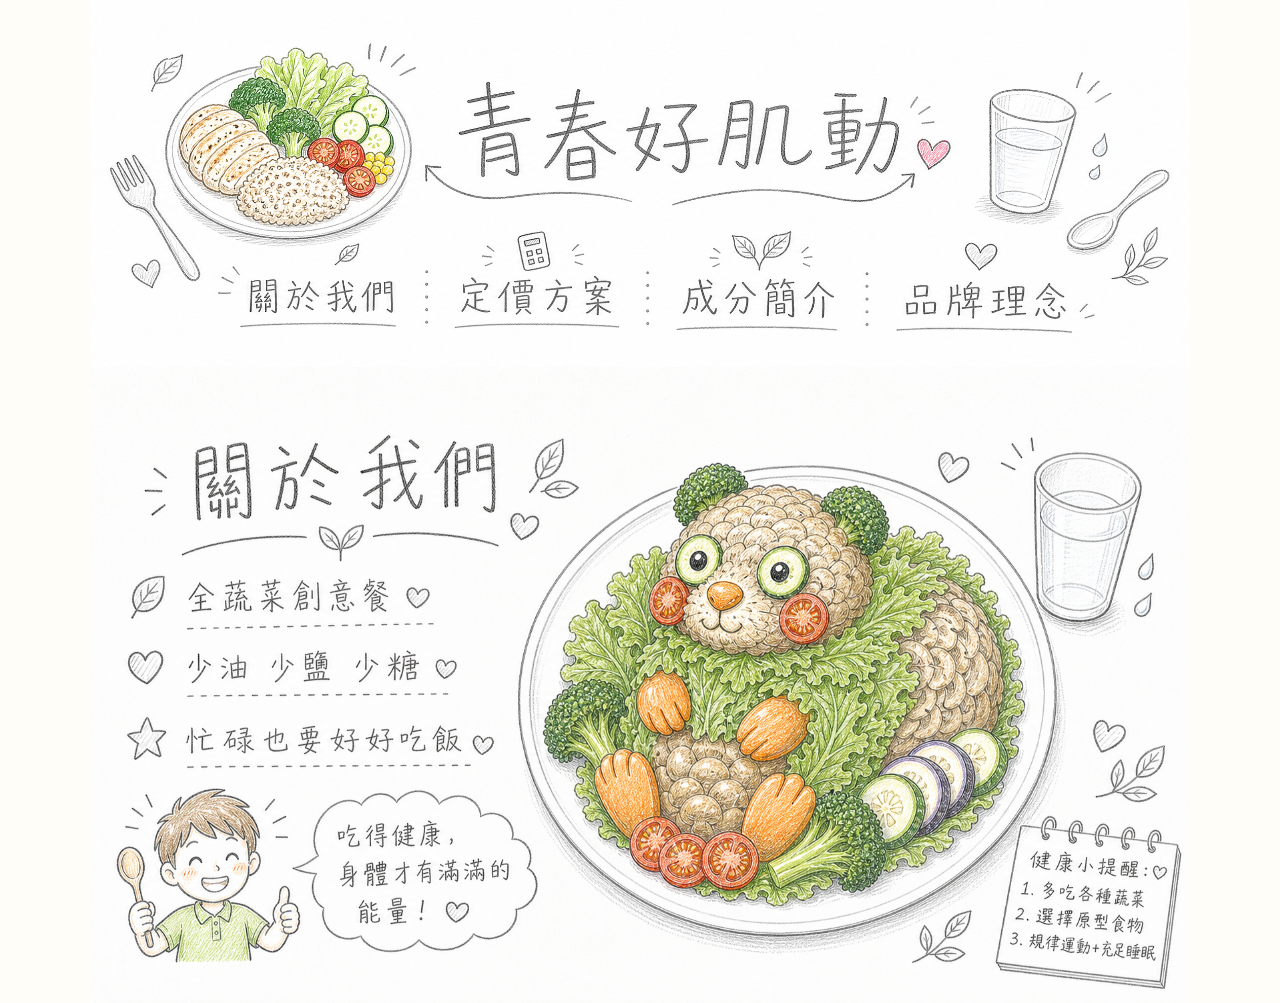
==== 青春好肌動/index.html @ 5e259e3d "動物造型第一版本" ====
<!doctype html>
<html lang="zh-Hant">
<head>
  <meta charset="utf-8">
  <meta name="viewport" content="width=device-width, initial-scale=1">
  <title>青春好肌動 | 健康餐</title>
  <meta name="description" content="青春好肌動健康餐，均衡營養、少油少鹽少糖，陪你把健康變日常。">
  <link rel="stylesheet" href="css/style.css">
</head>
<body>
  <main class="container">
    <header class="title">
      <div class="title-frame">
        <button class="nav-hit nav-about" type="button" data-target="about" aria-label="關於我們"></button>
        <button class="nav-hit nav-pricing" type="button" data-target="pricing" aria-label="定價方案"></button>
        <button class="nav-hit nav-ingredients" type="button" data-target="ingredients" aria-label="成分簡介"></button>
        <button class="nav-hit nav-philosophy" type="button" data-target="philosophy" aria-label="品牌理念"></button>
        <picture>
          <source media="(max-width: 720px)" srcset="img/mobile-title.png">
          <img src="img/title.png" alt="青春好肌動導覽">
        </picture>
      </div>
    </header>

    <section class="panel active" id="about">
      <picture>
        <source media="(max-width: 720px)" srcset="img/mobile-about.png">
        <img src="img/about.png" alt="青春好肌動關於我們">
      </picture>
    </section>

    <section class="panel" id="pricing">
      <picture>
        <source media="(max-width: 720px)" srcset="img/mobile-pricing.png">
        <img src="img/pricing.png" alt="青春好肌動定價方案">
      </picture>
    </section>

    <section class="panel" id="ingredients">
      <picture>
        <source media="(max-width: 720px)" srcset="img/mobile-ingredients.png">
        <img src="img/ingredients.png" alt="青春好肌動成分簡介">
      </picture>
    </section>

    <section class="panel" id="philosophy">
      <picture>
        <source media="(max-width: 720px)" srcset="img/mobile-philosophy.png">
        <img src="img/philosophy.png" alt="青春好肌動品牌理念">
      </picture>
    </section>
  </main>

  <script src="js/main.js"></script>
</body>
</html>
---- 青春好肌動/css/style.css ----
* {
  box-sizing: border-box;
}

body {
  margin: 0;
  overflow-x: hidden;
  background: #fffdf7;
  color: #2c2c2c;
  font-family: Arial, "Microsoft JhengHei", sans-serif;
}

.container {
  position: relative;
  width: 100%;
  max-width: 1100px;
  margin: 0 auto;
}

.title {
  z-index: 10;
  background: #fffdf7;
  box-shadow: 0 1px 0 rgba(0, 0, 0, 0.06);
}

.title-frame,
.panel {
  position: relative;
}

img {
  display: block;
  width: 100%;
  height: auto;
}

.nav-hit {
  position: absolute;
  z-index: 2;
  top: 60%;
  height: 34%;
  border: 0;
  padding: 0;
  background: transparent;
  cursor: pointer;
}

.nav-hit:focus-visible {
  outline: 3px solid #e47a36;
  outline-offset: -3px;
}

.nav-about {
  left: 6%;
  width: 21%;
}

.nav-pricing {
  left: 28%;
  width: 21%;
}

.nav-ingredients {
  left: 50%;
  width: 21%;
}

.nav-philosophy {
  left: 72%;
  width: 22%;
}

.panel {
  display: none;
}

.panel.active {
  display: block;
}

@media (max-width: 720px) {
  .container {
    max-width: none;
  }

  .nav-hit {
    height: 20%;
  }

  .nav-about {
    left: 5%;
    top: 54%;
    width: 42%;
  }

  .nav-pricing {
    left: 53%;
    top: 54%;
    width: 42%;
  }

  .nav-ingredients {
    left: 5%;
    top: 76%;
    width: 42%;
  }

  .nav-philosophy {
    left: 53%;
    top: 76%;
    width: 42%;
  }
}
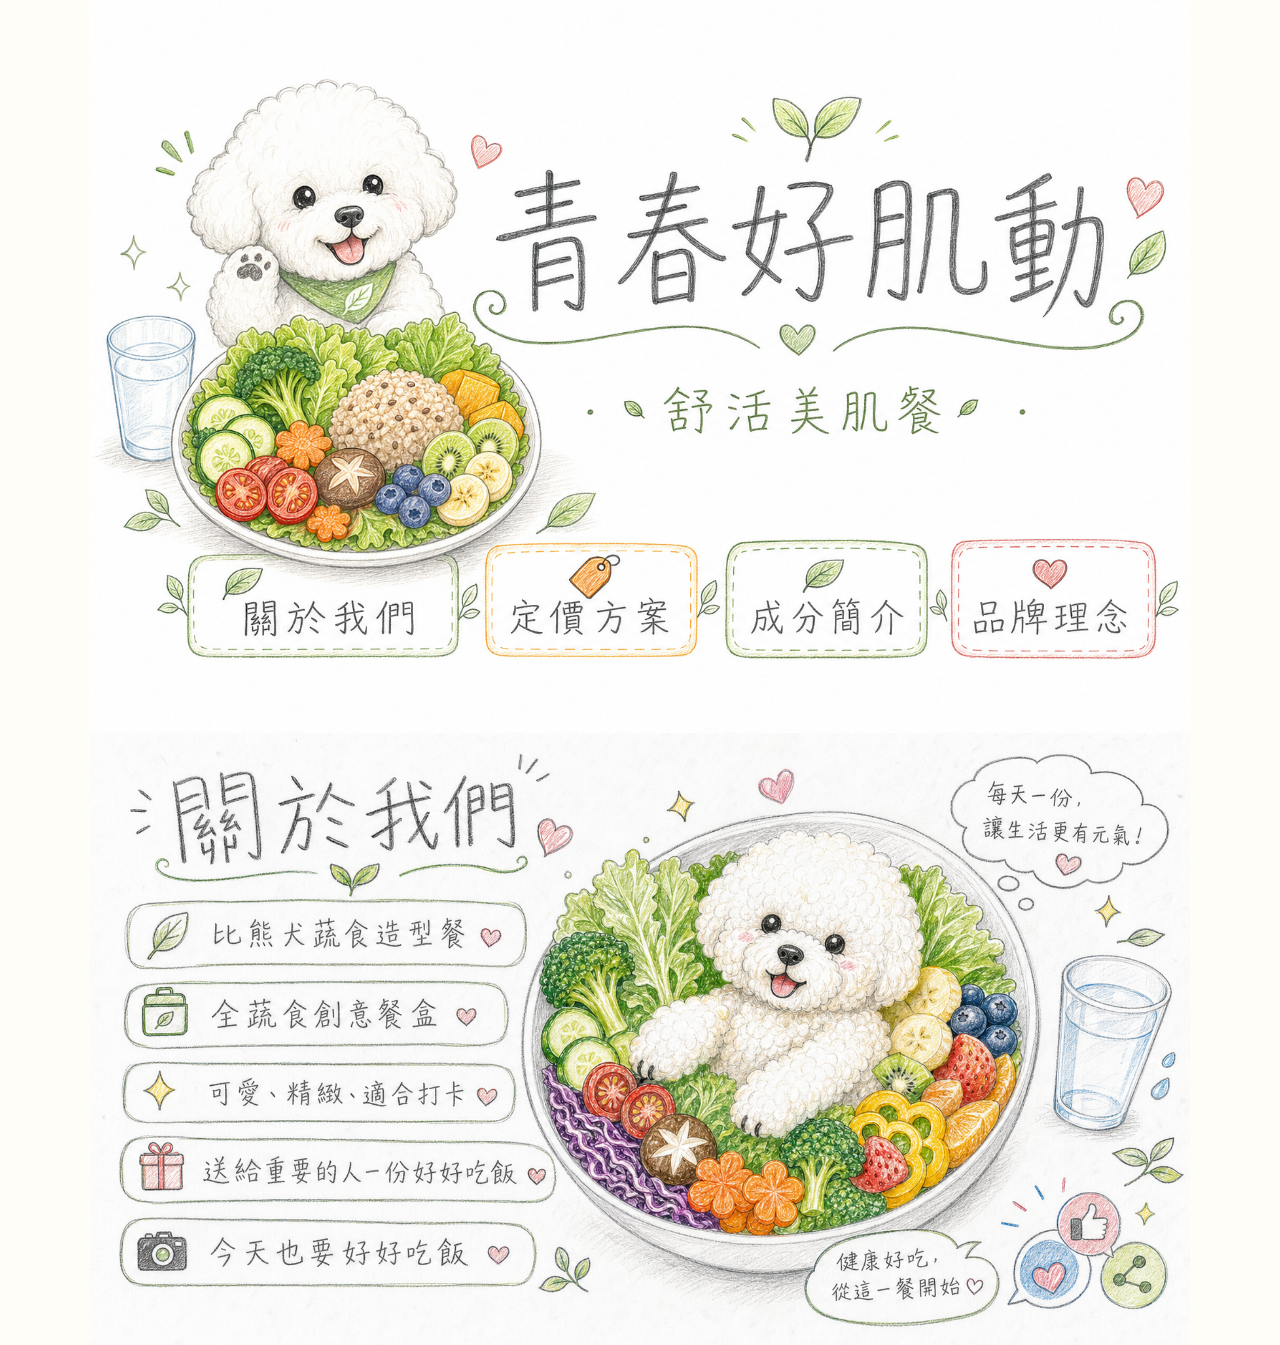
==== commit e333cb9c: "動物造型第二版本" ====
--- a/青春好肌動/index.html
+++ b/青春好肌動/index.html
@@ -17,7 +17,7 @@
         <button class="nav-hit nav-philosophy" type="button" data-target="philosophy" aria-label="品牌理念"></button>
         <picture>
           <source media="(max-width: 720px)" srcset="img/mobile-title.png">
-          <img src="img/title.png" alt="青春好肌動導覽">
+          <img src="img/title.png" alt="青春好肌動手繪導覽，包含比熊犬健康餐與四個導覽項目">
         </picture>
       </div>
     </header>
@@ -25,28 +25,28 @@
     <section class="panel active" id="about">
       <picture>
         <source media="(max-width: 720px)" srcset="img/mobile-about.png">
-        <img src="img/about.png" alt="青春好肌動關於我們">
+        <img src="img/about.png" alt="青春好肌動關於我們，比熊犬蔬食造型餐與社群分享特色">
       </picture>
     </section>
 
     <section class="panel" id="pricing">
       <picture>
         <source media="(max-width: 720px)" srcset="img/mobile-pricing.png">
-        <img src="img/pricing.png" alt="青春好肌動定價方案">
+        <img src="img/pricing.png" alt="青春好肌動定價方案，單日體驗、五日輕盈、十日活力">
       </picture>
     </section>
 
     <section class="panel" id="ingredients">
       <picture>
         <source media="(max-width: 720px)" srcset="img/mobile-ingredients.png">
-        <img src="img/ingredients.png" alt="青春好肌動成分簡介">
+        <img src="img/ingredients.png" alt="青春好肌動成分簡介，蔬菜、蛋白質、全穀、水果、好油脂與水分">
       </picture>
     </section>
 
     <section class="panel" id="philosophy">
       <picture>
         <source media="(max-width: 720px)" srcset="img/mobile-philosophy.png">
-        <img src="img/philosophy.png" alt="青春好肌動品牌理念">
+        <img src="img/philosophy.png" alt="青春好肌動品牌理念，生活化、機能化、品牌化的比熊犬健康餐筆記">
       </picture>
     </section>
   </main>
--- a/青春好肌動/css/style.css
+++ b/青春好肌動/css/style.css
@@ -37,8 +37,8 @@
 .nav-hit {
   position: absolute;
   z-index: 2;
-  top: 60%;
-  height: 34%;
+  top: 74%;
+  height: 17%;
   border: 0;
   padding: 0;
   background: transparent;
@@ -51,23 +51,23 @@
 }
 
 .nav-about {
-  left: 6%;
-  width: 21%;
+  left: 9%;
+  width: 25%;
 }
 
 .nav-pricing {
-  left: 28%;
-  width: 21%;
+  left: 36%;
+  width: 20%;
 }
 
 .nav-ingredients {
-  left: 50%;
-  width: 21%;
+  left: 58%;
+  width: 20%;
 }
 
 .nav-philosophy {
-  left: 72%;
-  width: 22%;
+  left: 79%;
+  width: 19%;
 }
 
 .panel {
@@ -76,6 +76,248 @@
 
 .panel.active {
   display: block;
+}
+
+.philosophy-page {
+  min-height: 760px;
+  padding: 38px 34px 46px;
+  background:
+    radial-gradient(circle at 18% 16%, rgba(246, 182, 81, 0.16), transparent 22%),
+    radial-gradient(circle at 82% 18%, rgba(71, 142, 74, 0.14), transparent 24%),
+    repeating-linear-gradient(0deg, rgba(43, 43, 43, 0.025) 0 1px, transparent 1px 22px),
+    #fffdf7;
+  color: #272727;
+  font-family: "Microsoft JhengHei", "Noto Sans TC", Arial, sans-serif;
+}
+
+.pencil-title {
+  position: relative;
+  margin-bottom: 24px;
+  padding-left: 6px;
+}
+
+.pencil-title::after {
+  content: "";
+  position: absolute;
+  left: 250px;
+  right: 0;
+  bottom: 13px;
+  border-bottom: 3px solid rgba(28, 78, 47, 0.9);
+  transform: rotate(-0.4deg);
+}
+
+.pencil-title p {
+  margin: 0 0 2px;
+  color: #155132;
+  font-size: 18px;
+  font-weight: 700;
+  letter-spacing: 3px;
+}
+
+.pencil-title h1 {
+  margin: 0;
+  color: #111;
+  font-size: 48px;
+  font-weight: 500;
+  letter-spacing: 0;
+  text-shadow: 0.8px 0.6px 0 rgba(0, 0, 0, 0.18);
+}
+
+.philosophy-grid {
+  display: grid;
+  grid-template-columns: 1fr 1.18fr 1fr;
+  gap: 18px;
+  align-items: stretch;
+}
+
+.sketch-card,
+.logo-sketch {
+  position: relative;
+  border: 2px solid rgba(33, 33, 33, 0.56);
+  border-radius: 15px 12px 17px 13px;
+  background: rgba(255, 255, 255, 0.42);
+  box-shadow: 2px 3px 0 rgba(29, 29, 29, 0.08);
+}
+
+.sketch-card::before,
+.logo-sketch::before {
+  content: "";
+  position: absolute;
+  inset: 5px -3px -4px 4px;
+  z-index: -1;
+  border: 1px dashed rgba(45, 45, 45, 0.25);
+  border-radius: 18px 13px 16px 12px;
+  transform: rotate(-0.35deg);
+}
+
+.sketch-card {
+  padding: 18px 18px 16px;
+}
+
+.sketch-card h2 {
+  margin: 0 0 12px;
+  color: #171717;
+  font-size: 20px;
+  font-weight: 700;
+  letter-spacing: 0;
+}
+
+.sketch-card h2 span {
+  display: inline-grid;
+  place-items: center;
+  width: 26px;
+  height: 26px;
+  margin-right: 5px;
+  border-radius: 50%;
+  background: #155132;
+  color: #fffdf7;
+  font-size: 16px;
+}
+
+.sketch-card p,
+.sketch-card li,
+.logo-sketch p {
+  font-size: 17px;
+  line-height: 1.72;
+  letter-spacing: 0;
+}
+
+.core-quote {
+  margin: 0 0 14px;
+  color: #155132;
+  font-size: 22px;
+  font-weight: 700;
+}
+
+.sketch-card ul {
+  margin: 12px 0 0;
+  padding-left: 1.2em;
+}
+
+.sketch-card li::marker {
+  color: #155132;
+}
+
+.brand-core {
+  grid-row: span 2;
+}
+
+.logo-sketch {
+  grid-row: span 2;
+  padding: 12px 22px 20px;
+  text-align: center;
+}
+
+.logo-sketch svg {
+  display: block;
+  width: 100%;
+  max-width: 430px;
+  margin: 0 auto;
+}
+
+.logo-sketch p {
+  margin: 2px auto 0;
+  max-width: 380px;
+  color: #1d1d1d;
+}
+
+.clock-line,
+.bowl {
+  fill: none;
+  stroke: #13512f;
+  stroke-linecap: round;
+  stroke-linejoin: round;
+  stroke-width: 10;
+}
+
+.clock-line.thin {
+  stroke-width: 7;
+}
+
+.bowl-top {
+  fill: rgba(255, 255, 255, 0.72);
+}
+
+.bowl.inner {
+  stroke-width: 8;
+}
+
+.stripe {
+  stroke-width: 18;
+}
+
+.stripe.red {
+  stroke: #d83b18;
+}
+
+.stripe.orange {
+  stroke: #f39a22;
+}
+
+.stripe.green {
+  stroke: #4f8d3f;
+}
+
+.leaf {
+  fill: rgba(45, 123, 54, 0.92);
+  stroke: #155132;
+  stroke-width: 6;
+}
+
+.leaf-vein {
+  fill: none;
+  stroke: #fffdf7;
+  stroke-linecap: round;
+  stroke-width: 5;
+}
+
+.element-row {
+  border-top: 1px dashed rgba(0, 0, 0, 0.22);
+  padding-top: 10px;
+}
+
+.element-row:first-of-type {
+  border-top: 0;
+  padding-top: 0;
+}
+
+.element-row strong {
+  color: #155132;
+  font-size: 18px;
+}
+
+.element-row p {
+  margin: 3px 0 9px;
+}
+
+.signal-list {
+  display: grid;
+  grid-template-columns: repeat(3, 1fr);
+  gap: 10px;
+}
+
+.signal-list p {
+  margin: 0;
+  padding: 12px 8px;
+  border: 1px solid rgba(21, 81, 50, 0.45);
+  border-radius: 50% 45% 52% 44%;
+  color: #1f1f1f;
+  text-align: center;
+}
+
+.signal-list b,
+.formula {
+  color: #155132;
+}
+
+.positioning {
+  grid-column: span 2;
+}
+
+.formula {
+  margin: 0 0 8px;
+  font-size: 27px;
+  font-weight: 700;
 }
 
 @media (max-width: 720px) {
@@ -84,30 +326,83 @@
   }
 
   .nav-hit {
-    height: 20%;
+    height: 10%;
   }
 
   .nav-about {
-    left: 5%;
-    top: 54%;
+    left: 7%;
+    top: 74%;
     width: 42%;
   }
 
   .nav-pricing {
-    left: 53%;
-    top: 54%;
+    left: 52%;
+    top: 74%;
     width: 42%;
   }
 
   .nav-ingredients {
-    left: 5%;
-    top: 76%;
+    left: 7%;
+    top: 86.5%;
     width: 42%;
   }
 
   .nav-philosophy {
-    left: 53%;
-    top: 76%;
+    left: 52%;
+    top: 86.5%;
     width: 42%;
   }
-}
+
+  .philosophy-page {
+    min-height: 0;
+    padding: 26px 16px 34px;
+  }
+
+  .pencil-title::after {
+    left: 0;
+    bottom: -8px;
+  }
+
+  .pencil-title p {
+    font-size: 13px;
+    letter-spacing: 2px;
+  }
+
+  .pencil-title h1 {
+    font-size: 38px;
+  }
+
+  .philosophy-grid {
+    grid-template-columns: 1fr;
+    gap: 14px;
+  }
+
+  .brand-core,
+  .logo-sketch,
+  .positioning {
+    grid-row: auto;
+    grid-column: auto;
+  }
+
+  .logo-sketch {
+    padding: 8px 14px 18px;
+  }
+
+  .sketch-card p,
+  .sketch-card li,
+  .logo-sketch p {
+    font-size: 16px;
+  }
+
+  .signal-list {
+    grid-template-columns: 1fr;
+  }
+
+  .signal-list p {
+    border-radius: 14px 12px 16px 13px;
+  }
+
+  .formula {
+    font-size: 22px;
+  }
+}
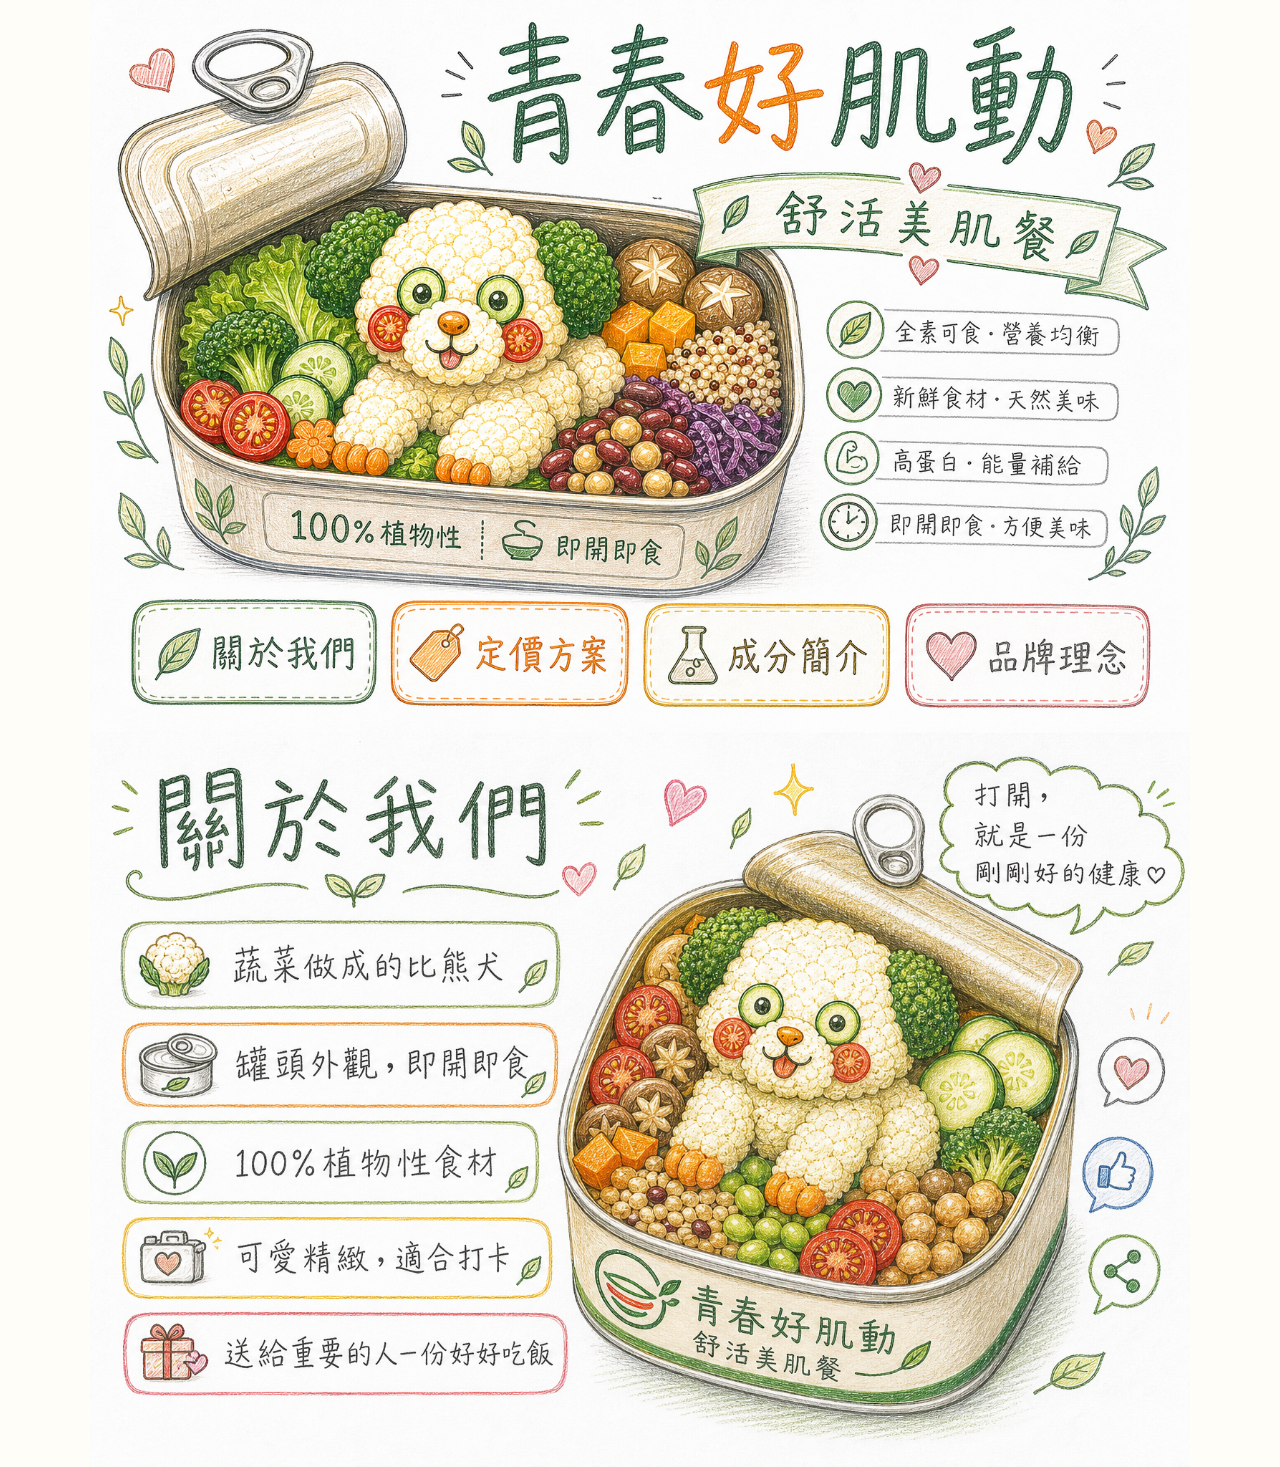
==== commit 3f6be588: "動物造型第三版本" ====
--- a/青春好肌動/index.html
+++ b/青春好肌動/index.html
@@ -17,7 +17,7 @@
         <button class="nav-hit nav-philosophy" type="button" data-target="philosophy" aria-label="品牌理念"></button>
         <picture>
           <source media="(max-width: 720px)" srcset="img/mobile-title.png">
-          <img src="img/title.png" alt="青春好肌動手繪導覽，包含比熊犬健康餐與四個導覽項目">
+          <img src="img/title.png" alt="青春好肌動手繪導覽，罐頭外觀健康餐與蔬菜做成的比熊犬">
         </picture>
       </div>
     </header>
@@ -25,28 +25,28 @@
     <section class="panel active" id="about">
       <picture>
         <source media="(max-width: 720px)" srcset="img/mobile-about.png">
-        <img src="img/about.png" alt="青春好肌動關於我們，比熊犬蔬食造型餐與社群分享特色">
+        <img src="img/about.png" alt="青春好肌動關於我們，蔬菜做成的比熊犬罐頭餐與社群分享特色">
       </picture>
     </section>
 
     <section class="panel" id="pricing">
       <picture>
         <source media="(max-width: 720px)" srcset="img/mobile-pricing.png">
-        <img src="img/pricing.png" alt="青春好肌動定價方案，單日體驗、五日輕盈、十日活力">
+        <img src="img/pricing.png" alt="青春好肌動定價方案，蔬菜比熊犬罐頭餐的單日體驗、五日輕盈、十日活力">
       </picture>
     </section>
 
     <section class="panel" id="ingredients">
       <picture>
         <source media="(max-width: 720px)" srcset="img/mobile-ingredients.png">
-        <img src="img/ingredients.png" alt="青春好肌動成分簡介，蔬菜、蛋白質、全穀、水果、好油脂與水分">
+        <img src="img/ingredients.png" alt="青春好肌動成分簡介，花椰菜、青花菜、小黃瓜、番茄、胡蘿蔔與全穀豆類組成比熊犬">
       </picture>
     </section>
 
     <section class="panel" id="philosophy">
       <picture>
         <source media="(max-width: 720px)" srcset="img/mobile-philosophy.png">
-        <img src="img/philosophy.png" alt="青春好肌動品牌理念，生活化、機能化、品牌化的比熊犬健康餐筆記">
+        <img src="img/philosophy.png" alt="青春好肌動品牌理念，植物性罐頭餐與蔬菜比熊犬的生活化、機能化、品牌化筆記">
       </picture>
     </section>
   </main>
--- a/青春好肌動/css/style.css
+++ b/青春好肌動/css/style.css
@@ -37,8 +37,8 @@
 .nav-hit {
   position: absolute;
   z-index: 2;
-  top: 74%;
-  height: 17%;
+  top: 81.5%;
+  height: 12.5%;
   border: 0;
   padding: 0;
   background: transparent;
@@ -51,23 +51,23 @@
 }
 
 .nav-about {
-  left: 9%;
-  width: 25%;
+  left: 3.5%;
+  width: 23%;
 }
 
 .nav-pricing {
-  left: 36%;
-  width: 20%;
+  left: 28%;
+  width: 21%;
 }
 
 .nav-ingredients {
-  left: 58%;
-  width: 20%;
+  left: 50.5%;
+  width: 22%;
 }
 
 .nav-philosophy {
-  left: 79%;
-  width: 19%;
+  left: 74.5%;
+  width: 22%;
 }
 
 .panel {
@@ -326,31 +326,31 @@
   }
 
   .nav-hit {
-    height: 10%;
+    height: 10.5%;
   }
 
   .nav-about {
-    left: 7%;
-    top: 74%;
-    width: 42%;
+    left: 4%;
+    top: 72.5%;
+    width: 44%;
   }
 
   .nav-pricing {
-    left: 52%;
-    top: 74%;
-    width: 42%;
+    left: 51%;
+    top: 72.5%;
+    width: 45%;
   }
 
   .nav-ingredients {
-    left: 7%;
-    top: 86.5%;
-    width: 42%;
+    left: 4%;
+    top: 85.5%;
+    width: 44%;
   }
 
   .nav-philosophy {
-    left: 52%;
-    top: 86.5%;
-    width: 42%;
+    left: 51%;
+    top: 85.5%;
+    width: 45%;
   }
 
   .philosophy-page {
